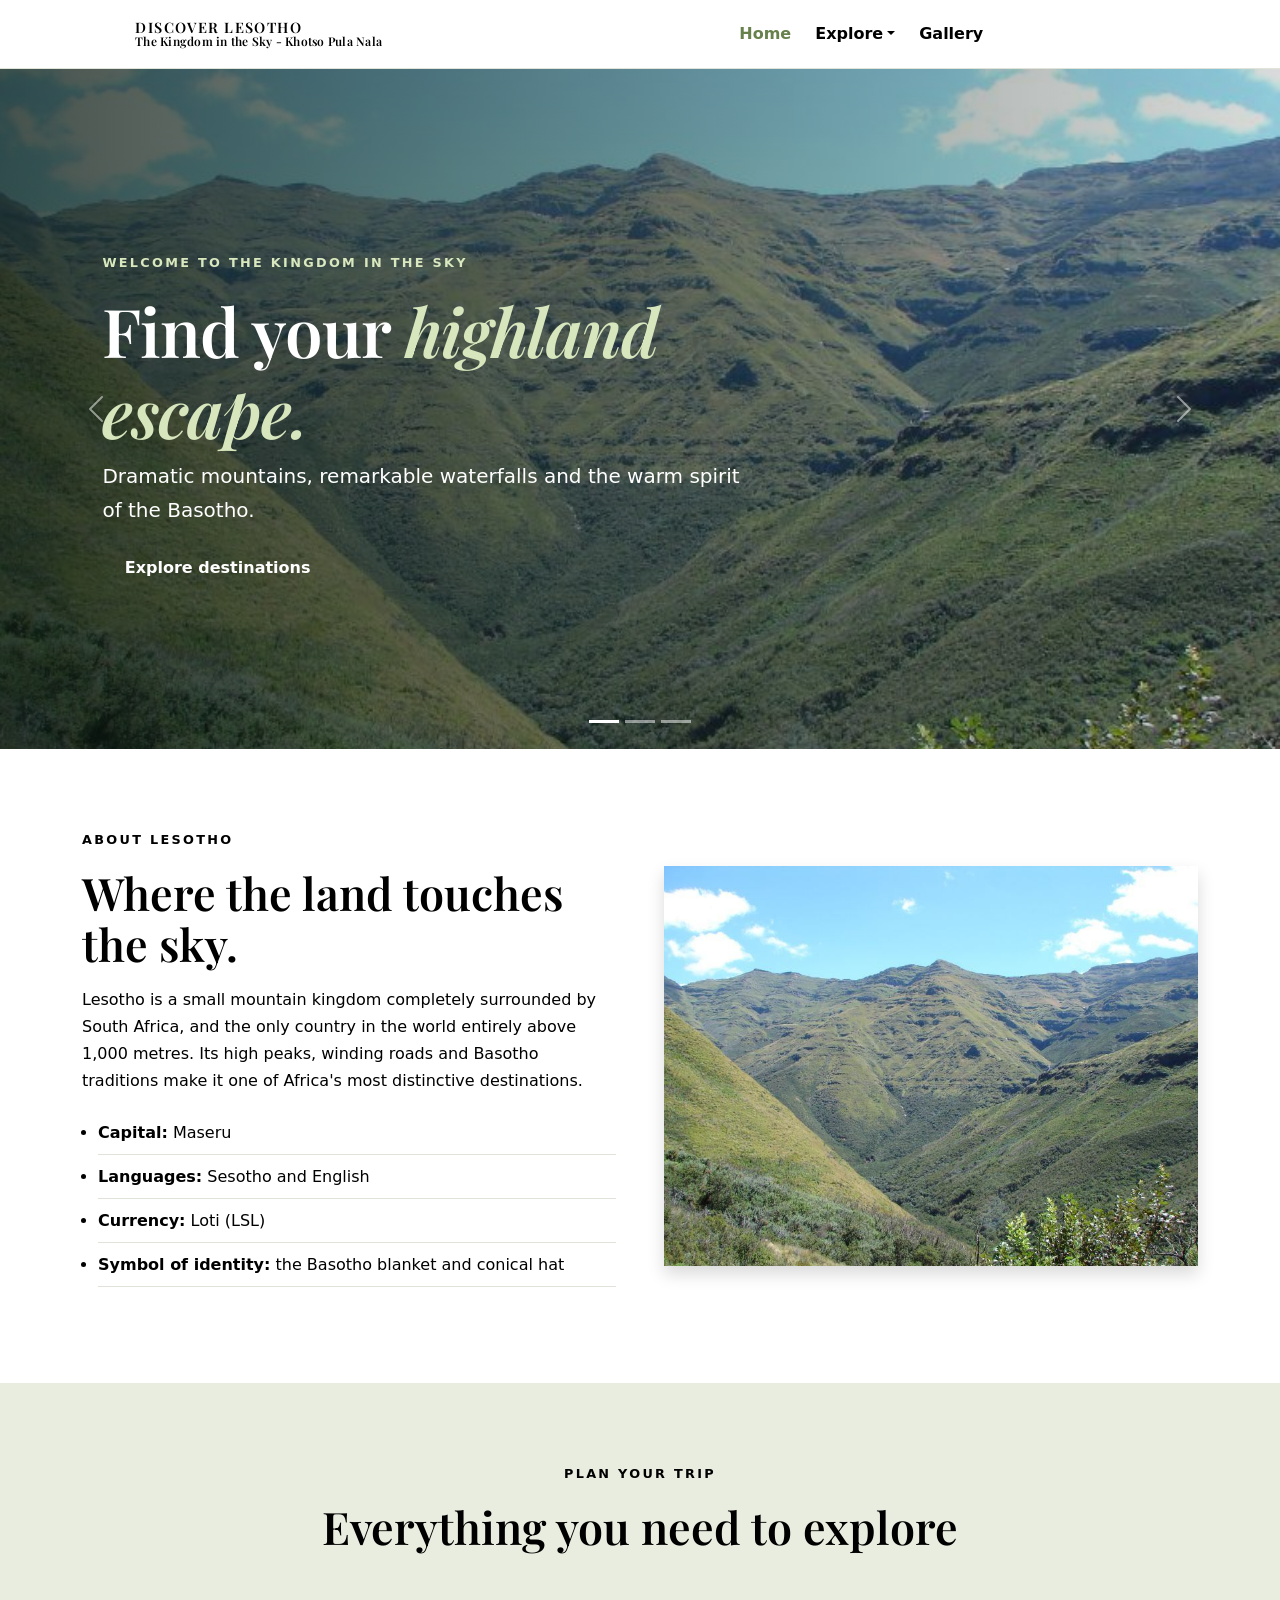
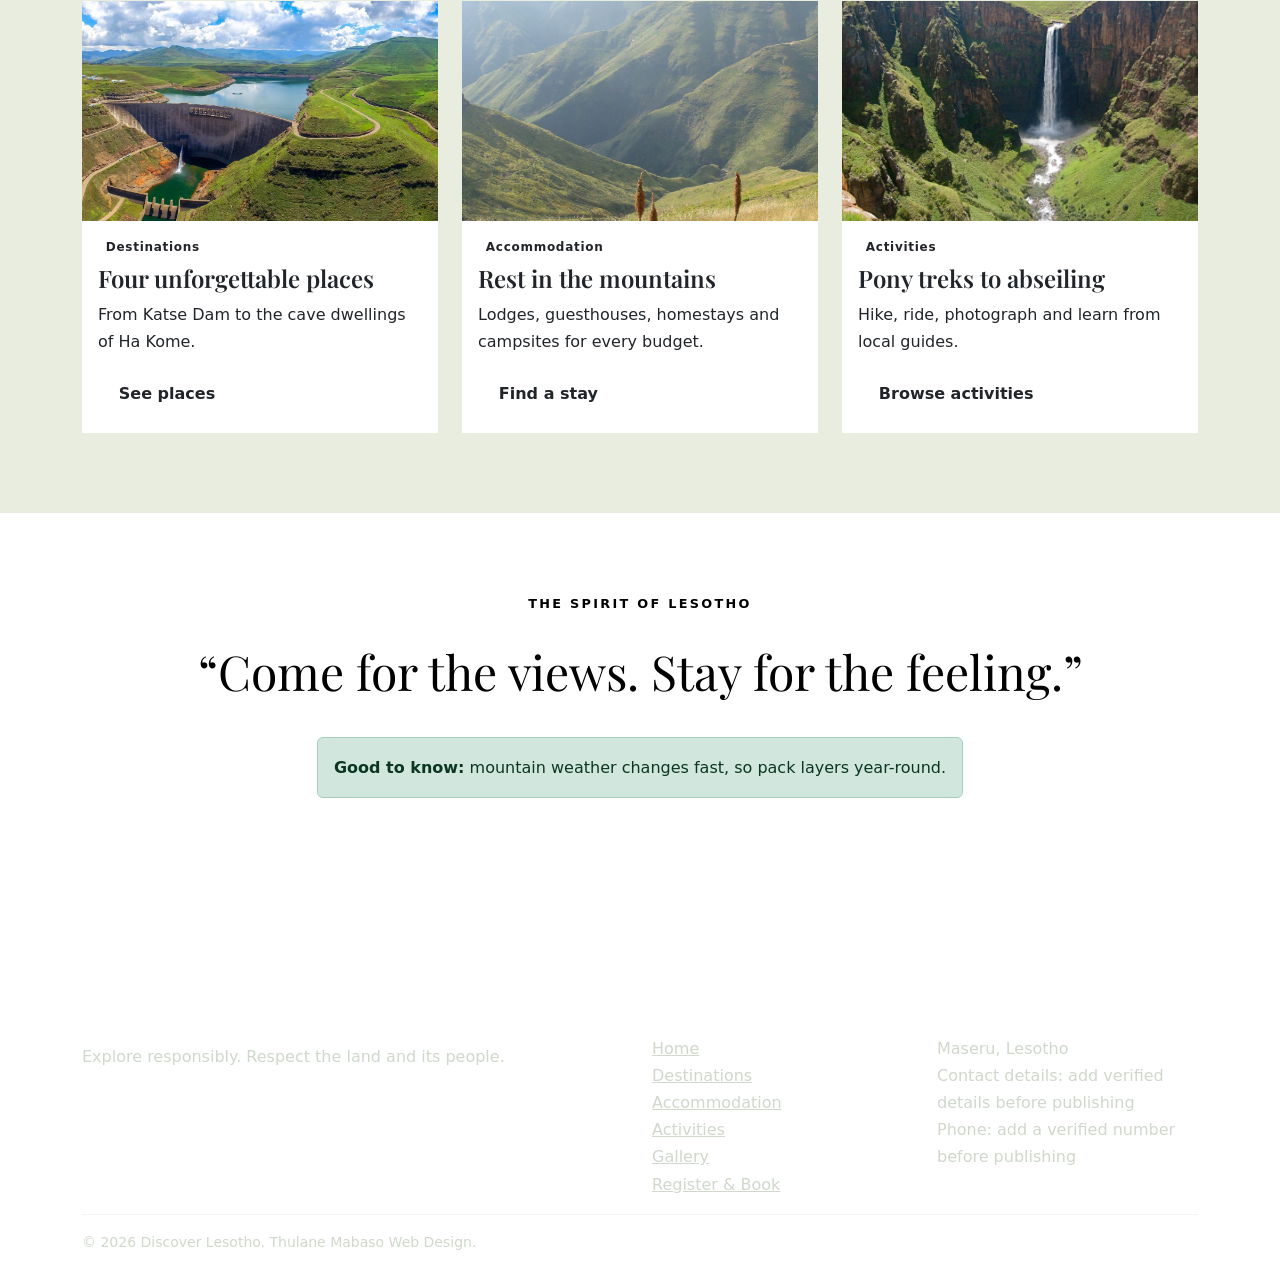
==== Thulane Mabaso.Individual Asssignment1/Thulane Mabaso.Individual Asssignment1/index.html @ 3f32f6f9 "Add files via upload" ====
<!DOCTYPE html>
<html lang="en">
<head>
<meta charset="UTF-8">
<meta name="viewport" content="width=device-width, initial-scale=1.0">
<meta name="description" content="Home - plan your trip to Lesotho, the Kingdom in the Sky.">
<title>Home | Discover Lesotho</title>
<link rel="preconnect" href="https://fonts.googleapis.com"><link rel="preconnect" href="https://fonts.gstatic.com" crossorigin>
<link href="https://fonts.googleapis.com/css2?family=DM+Sans:wght@400;500;700&family=Playfair+Display:ital,wght@0,500;0,600;0,700;1,500&display=swap" rel="stylesheet">
<link href="https://cdn.jsdelivr.net/npm/bootstrap@5.3.3/dist/css/bootstrap.min.css" rel="stylesheet">
<link href="css/style.css" rel="stylesheet">
</head>
<body>
<a class="skip-link" href="#main">Skip to main content</a>
<header><nav class="navbar navbar-expand-lg sticky-top" aria-label="Main navigation"><div class="container">
<a class="navbar-brand" href="index.html"><span class="brand-mark" aria-hidden="true">L</span><span class="brand-name">DISCOVER LESOTHO<small>The Kingdom in the Sky - Khotso Pula Nala</small></span></a>
<button class="navbar-toggler" type="button" data-bs-toggle="collapse" data-bs-target="#mainNav" aria-controls="mainNav" aria-expanded="false" aria-label="Toggle navigation"><span class="navbar-toggler-icon"></span></button>
<div class="collapse navbar-collapse" id="mainNav"><ul class="navbar-nav ms-auto align-items-lg-center gap-lg-2">
<li class="nav-item"><a class="nav-link active" href="index.html" aria-current="page">Home</a></li>
<li class="nav-item dropdown"><a class="nav-link dropdown-toggle" href="#" role="button" data-bs-toggle="dropdown" aria-expanded="false">Explore</a><ul class="dropdown-menu"><li><a class="dropdown-item" href="destinations.html">Destinations</a></li><li><a class="dropdown-item" href="accommodation.html">Accommodation</a></li><li><a class="dropdown-item" href="activities.html">Activities</a></li></ul></li>
<li class="nav-item"><a class="nav-link" href="gallery.html">Gallery</a></li>
<li class="nav-item ms-lg-2"><a class="btn btn-lesotho" href="contact.html">Register &amp; Book</a></li></ul></div></div></nav></header>
<main id="main">
<div id="heroCarousel" class="carousel slide carousel-fade" data-bs-ride="carousel" aria-label="Featured highlights"><div class="carousel-indicators"><button type="button" data-bs-target="#heroCarousel" data-bs-slide-to="0" class=active aria-current=true aria-label="Slide 1"></button><button type="button" data-bs-target="#heroCarousel" data-bs-slide-to="1" aria-label="Slide 2"></button><button type="button" data-bs-target="#heroCarousel" data-bs-slide-to="2" aria-label="Slide 3"></button></div><div class="carousel-inner"><div class="carousel-item active"><img src="images/mountain-landscape.jpg" alt="Green mountains and valleys in Lesotho" class="d-block w-100" ><div class="carousel-caption"><p class="eyebrow">WELCOME TO THE KINGDOM IN THE SKY</p><h1 class="display-4 fw-semibold" style="font-size:clamp(2.2rem,6vw,4.2rem)">Find your <em>highland escape.</em></h1><p class="fs-5 d-none d-sm-block">Dramatic mountains, remarkable waterfalls and the warm spirit of the Basotho.</p><a class="btn btn-lesotho" href="destinations.html">Explore destinations</a></div></div><div class="carousel-item"><img src="images/maletsunyane-falls.jpg" loading="lazy" alt="Maletsunyane Falls dropping into a deep gorge" class="d-block w-100" ><div class="carousel-caption"><p class="eyebrow">NATURAL WONDERS</p><h2 class="display-4 fw-semibold" style="font-size:clamp(2.2rem,6vw,4.2rem)">Chase the <em>wild.</em></h2><p class="fs-5 d-none d-sm-block">Stand at the edge of Maletsunyane Falls and feel the drop.</p><a class="btn btn-lesotho" href="destinations.html">Explore destinations</a></div></div><div class="carousel-item"><img src="images/kome-caves.jpg" loading="lazy" alt="Traditional cave dwellings at Ha Kome" class="d-block w-100" ><div class="carousel-caption"><p class="eyebrow">LIVING HERITAGE</p><h2 class="display-4 fw-semibold" style="font-size:clamp(2.2rem,6vw,4.2rem)">Stories in <em>every stone.</em></h2><p class="fs-5 d-none d-sm-block">Visit the cave dwellings of Ha Kome and listen to local stories.</p><a class="btn btn-lesotho" href="destinations.html">Explore destinations</a></div></div></div>
<button class="carousel-control-prev" type="button" data-bs-target="#heroCarousel" data-bs-slide="prev"><span class="carousel-control-prev-icon" aria-hidden="true"></span><span class="visually-hidden">Previous</span></button>
<button class="carousel-control-next" type="button" data-bs-target="#heroCarousel" data-bs-slide="next"><span class="carousel-control-next-icon" aria-hidden="true"></span><span class="visually-hidden">Next</span></button></div>
<section class="section" aria-labelledby="aboutH"><div class="container"><div class="row align-items-center g-5"><div class="col-lg-6"><p class="eyebrow">About Lesotho</p><h2 id="aboutH" class="mb-3">Where the land touches the sky.</h2>
<p class="text-muted-custom">Lesotho is a small mountain kingdom completely surrounded by South Africa, and the only country in the world entirely above 1,000 metres. Its high peaks, winding roads and Basotho traditions make it one of Africa's most distinctive destinations.</p>
<ul class="facts list-unstyled ps-3" style="list-style:disc !important"><li><strong>Capital:</strong> Maseru</li><li><strong>Languages:</strong> Sesotho and English</li><li><strong>Currency:</strong> Loti (LSL)</li><li><strong>Symbol of identity:</strong> the Basotho blanket and conical hat</li></ul></div>
<div class="col-lg-6"><img src="images/mountain-landscape.jpg" alt="Green mountains and valleys in Lesotho" class="img-fluid shadow" loading="lazy"></div></div></div></section>
<section class="section band" aria-labelledby="planH"><div class="container"><div class="text-center mb-5"><p class="eyebrow">Plan your trip</p><h2 id="planH">Everything you need to explore</h2></div><div class="row row-cols-1 row-cols-md-2 row-cols-xl-3 g-4"><div class="col"><div class="card"><img src="images/katse-dam.jpg" loading="lazy" alt="Katse Dam and reservoir among green mountains" class="card-img-top" ><div class="card-body d-flex flex-column"><span class="badge badge-lesotho align-self-start mb-2">Destinations</span><h3 class="card-title">Four unforgettable places</h3><p class="text-muted-custom">From Katse Dam to the cave dwellings of Ha Kome.</p><a href="destinations.html" class="btn btn-outline-lesotho mt-auto align-self-start">See places</a></div></div></div><div class="col"><div class="card"><img src="images/tsehlanyane-park.jpg" loading="lazy" alt="Mountain scenery at Ts'ehlanyane National Park" class="card-img-top" ><div class="card-body d-flex flex-column"><span class="badge badge-lesotho align-self-start mb-2">Accommodation</span><h3 class="card-title">Rest in the mountains</h3><p class="text-muted-custom">Lodges, guesthouses, homestays and campsites for every budget.</p><a href="accommodation.html" class="btn btn-outline-lesotho mt-auto align-self-start">Find a stay</a></div></div></div><div class="col"><div class="card"><img src="images/maletsunyane-falls.jpg" loading="lazy" alt="Maletsunyane Falls dropping into a deep gorge" class="card-img-top" ><div class="card-body d-flex flex-column"><span class="badge badge-lesotho align-self-start mb-2">Activities</span><h3 class="card-title">Pony treks to abseiling</h3><p class="text-muted-custom">Hike, ride, photograph and learn from local guides.</p><a href="activities.html" class="btn btn-outline-lesotho mt-auto align-self-start">Browse activities</a></div></div></div></div></div></section>
<section class="section text-center" aria-label="Quote"><div class="container"><p class="eyebrow">The spirit of Lesotho</p><blockquote class="quote mb-4">&ldquo;Come for the views. Stay for the feeling.&rdquo;</blockquote><div class="alert alert-success d-inline-block" role="alert"><strong>Good to know:</strong> mountain weather changes fast, so pack layers year-round.</div><div><a class="btn btn-lesotho mt-3" href="contact.html">Register your interest</a></div></div></section>
</main>
<footer class="footer"><div class="container"><div class="row gy-4"><div class="col-md-6"><p class="brand-name h4 text-white mb-2">DISCOVER LESOTHO</p><p>Explore responsibly. Respect the land and its people.</p></div>
<div class="col-6 col-md-3"><h2 class="h6 text-white">Pages</h2><ul class="list-unstyled mb-0"><li><a href="index.html">Home</a></li><li><a href="destinations.html">Destinations</a></li><li><a href="accommodation.html">Accommodation</a></li><li><a href="activities.html">Activities</a></li><li><a href="gallery.html">Gallery</a></li><li><a href="contact.html">Register & Book</a></li></ul></div>
<div class="col-6 col-md-3"><h2 class="h6 text-white">Contact</h2><ul class="list-unstyled mb-0"><li>Maseru, Lesotho</li><li>Contact details: add verified details before publishing</li><li>Phone: add a verified number before publishing</li></ul></div></div>
<hr><p class="small mb-0">&copy; 2026 Discover Lesotho. Thulane Mabaso Web Design.</p></div></footer>
<script src="https://cdn.jsdelivr.net/npm/bootstrap@5.3.3/dist/js/bootstrap.bundle.min.js"></script>
<script src="js/script.js"></script>
</body>
</html>
---- Thulane Mabaso.Individual Asssignment1/Thulane Mabaso.Individual Asssignment1/css/style.css ----
/ Discover Lesotho - custom styles layered on Bootstrap 5 /
:root {
  --green: #315b43;
  --green-dark: #22402f;
  --lime: #dce9c9;
  --cream: #f7f6f0;
  --ink: #17251d;
  --muted: #5d685f;
  --bs-body-font-family: 'DM Sans', Arial, sans-serif;
}

body { background: var(--cream); color: var(--ink); line-height: 1.7; }
h1, h2, h3, h4, h5, .brand-name { font-family: 'Playfair Display', Georgia, serif; font-weight: 600; line-height: 1.15; }
h1 { font-size: clamp(2.4rem, 6vw, 4.5rem); letter-spacing: -1px; }
h2 { font-size: clamp(1.9rem, 4vw, 2.8rem); }
.eyebrow { font-size: .8rem; letter-spacing: .18em; font-weight: 700; text-transform: uppercase; color: var(--green); }
.text-muted-custom { color: var(--muted); }
:focus-visible { outline: 3px solid #8fb36b; outline-offset: 2px; }
.skip-link { position: absolute; left: -999px; background: var(--green); color: #fff; padding: .6rem 1rem; z-index: 2000; }
.skip-link:focus { left: 0; top: 0; color: #fff; }

/* Navbar */
.navbar { background: var(--cream); border-bottom: 1px solid #dfe3da; }
.brand-mark { width: 42px; height: 42px; border-radius: 50%; background: var(--green); color: #fff; display: inline-grid; place-items: center; font-family: 'Playfair Display', serif; font-size: 1.4rem; }
.navbar-brand { display: flex; align-items: center; gap: .7rem; font-size: .9rem; letter-spacing: .1em; line-height: 1.2; }
.navbar-brand small { display: block; letter-spacing: .02em; color: var(--muted); font-size: .75rem; }
.navbar .nav-link { font-weight: 600; color: var(--ink); transition: color .2s; }
.navbar .nav-link:hover, .navbar .nav-link.active { color: #66814c; }
.dropdown-menu { border-radius: 0; border: 1px solid #dfe3da; }
.dropdown-item { transition: background .2s, padding-left .2s; }
.dropdown-item:hover, .dropdown-item.active { background: var(--lime); color: var(--ink); padding-left: 1.5rem; }
.btn-lesotho { background: var(--green); color: #fff; border: 0; border-radius: 0; padding: .8rem 1.4rem; font-weight: 700; transition: background .25s, transform .25s; }
.btn-lesotho:hover, .btn-lesotho:focus { background: var(--green-dark); color: #fff; transform: translateY(-2px); }
.btn-outline-lesotho { border: 2px solid var(--green); color: var(--green); border-radius: 0; font-weight: 700; padding: .7rem 1.3rem; transition: all .25s; }
.btn-outline-lesotho:hover { background: var(--green); color: #fff; }
.carousel-item img { height: min(680px, 80vh); min-height: 460px; object-fit: cover; }
.carousel-item::after, .page-banner::after { content: ""; position: absolute; inset: 0; background: linear-gradient(90deg, rgba(9,24,17,.75), rgba(9,24,17,.15)); }
.carousel-caption { z-index: 2; text-align: left; left: 8%; right: 8%; bottom: 20%; max-width: 640px; }
.carousel-caption .eyebrow, .page-banner .eyebrow { color: #d9e8bf; }
.carousel-caption em, .page-banner em { color: #d7e6bd; }
.page-banner { position: relative; height: 360px; overflow: hidden; color: #fff; }
.page-banner img { position: absolute; inset: 0; width: 100%; height: 100%; object-fit: cover; }
.page-banner .container { position: relative; z-index: 2; height: 100%; display: flex; flex-direction: column; justify-content: center; }
.page-banner::after { z-index: 1; }
.card { border: 0; border-radius: 0; background: #fff; transition: transform .3s, box-shadow .3s; height: 100%; }
.card:hover { transform: translateY(-6px); box-shadow: 0 16px 35px rgba(24,40,27,.14); }
.card-img-top { height: 220px; object-fit: cover; border-radius: 0; }
.card-title { font-size: 1.5rem; }
.badge-lesotho { background: var(--lime); color: var(--green-dark); font-weight: 700; border-radius: 0; letter-spacing: .06em; }
.tip { border-left: 3px solid var(--green); padding-left: .8rem; font-size: .95rem; color: var(--muted); }

/* Sections */
.section { padding: 5rem 0; }
.band { background: #e9eddf; }
.facts li { padding: .5rem 0; border-bottom: 1px solid #dfe3da; }
.facts li::marker { color: var(--green); }
.table thead { background: var(--green); color: #fff; }
.table > :not(caption) > * > * { padding: .9rem; }
.table-hover tbody tr { transition: background .2s; }

/* Accordion */
.accordion-item { border-radius: 0 !important; border-color: #dfe3da; }
.accordion-button { font-family: 'Playfair Display', serif; font-size: 1.25rem; background: #fff; }
.accordion-button:not(.collapsed) { background: var(--lime); color: var(--ink); box-shadow: none; }

/* Gallery */
.gallery-btn { display: block; width: 100%; padding: 0; border: 0; background: none; position: relative; overflow: hidden; }
.gallery-btn img { width: 100%; height: 260px; object-fit: cover; transition: transform .4s; }
.gallery-btn:hover img { transform: scale(1.06); }
.gallery-btn span { position: absolute; left: 0; right: 0; bottom: 0; padding: 1.5rem 1rem .8rem; color: #fff; text-align: left; font-family: 'Playfair Display', serif; font-size: 1.15rem; background: linear-gradient(transparent, rgba(7,20,12,.8)); }
#gImg { max-height: 65vh; object-fit: contain; width: 100%; background: #000; }
.thumb { width: 70px; height: 50px; object-fit: cover; opacity: .55; cursor: pointer; border: 2px solid transparent; transition: opacity .2s; }
.thumb:hover, .thumb.on { opacity: 1; border-color: var(--lime); }

/* Forms */
.form-card { background: #fff; padding: 2rem; box-shadow: 0 12px 35px rgba(24,40,27,.07); }
.form-label { font-weight: 700; font-size: .9rem; }
.form-control, .form-select { border-radius: 0; padding: .7rem .8rem; }
.form-control:focus, .form-select:focus { border-color: var(--green); box-shadow: 0 0 0 .2rem rgba(49,91,67,.2); }

/* Footer */
.footer { background: var(--ink); color: #cfd8cb; padding: 3rem 0 1.5rem; }
.footer a { color: #cfd8cb; transition: color .2s; }
.footer a:hover { color: var(--lime); }
.quote { font-family: 'Playfair Display', serif; font-size: clamp(1.8rem, 4vw, 3rem); }

@media (max-width: 575.98px) { .section { padding: 3.5rem 0; } .carousel-caption { bottom: 12%; } .page-banner { height: 300px; } }


/* Refinements added for the revised submission */
html { scroll-behavior: smooth; scroll-padding-top: 5rem; }
img { max-width: 100%; }
.navbar { position: sticky; top: 0; z-index: 1030; }
.card:focus-within, .gallery-btn:focus-visible { outline: 3px solid #8fb36b; outline-offset: 3px; }
.form-card { border-top: 4px solid var(--green); }
.invalid-feedback { font-size: .82rem; }
.gallery-btn:focus-visible { z-index: 2; }
@media (prefers-reduced-motion: reduce) { *, *::before, *::after { scroll-behavior: auto !important; animation-duration: .01ms !important; animation-iteration-count: 1 !important; transition-duration: .01ms !important; } }
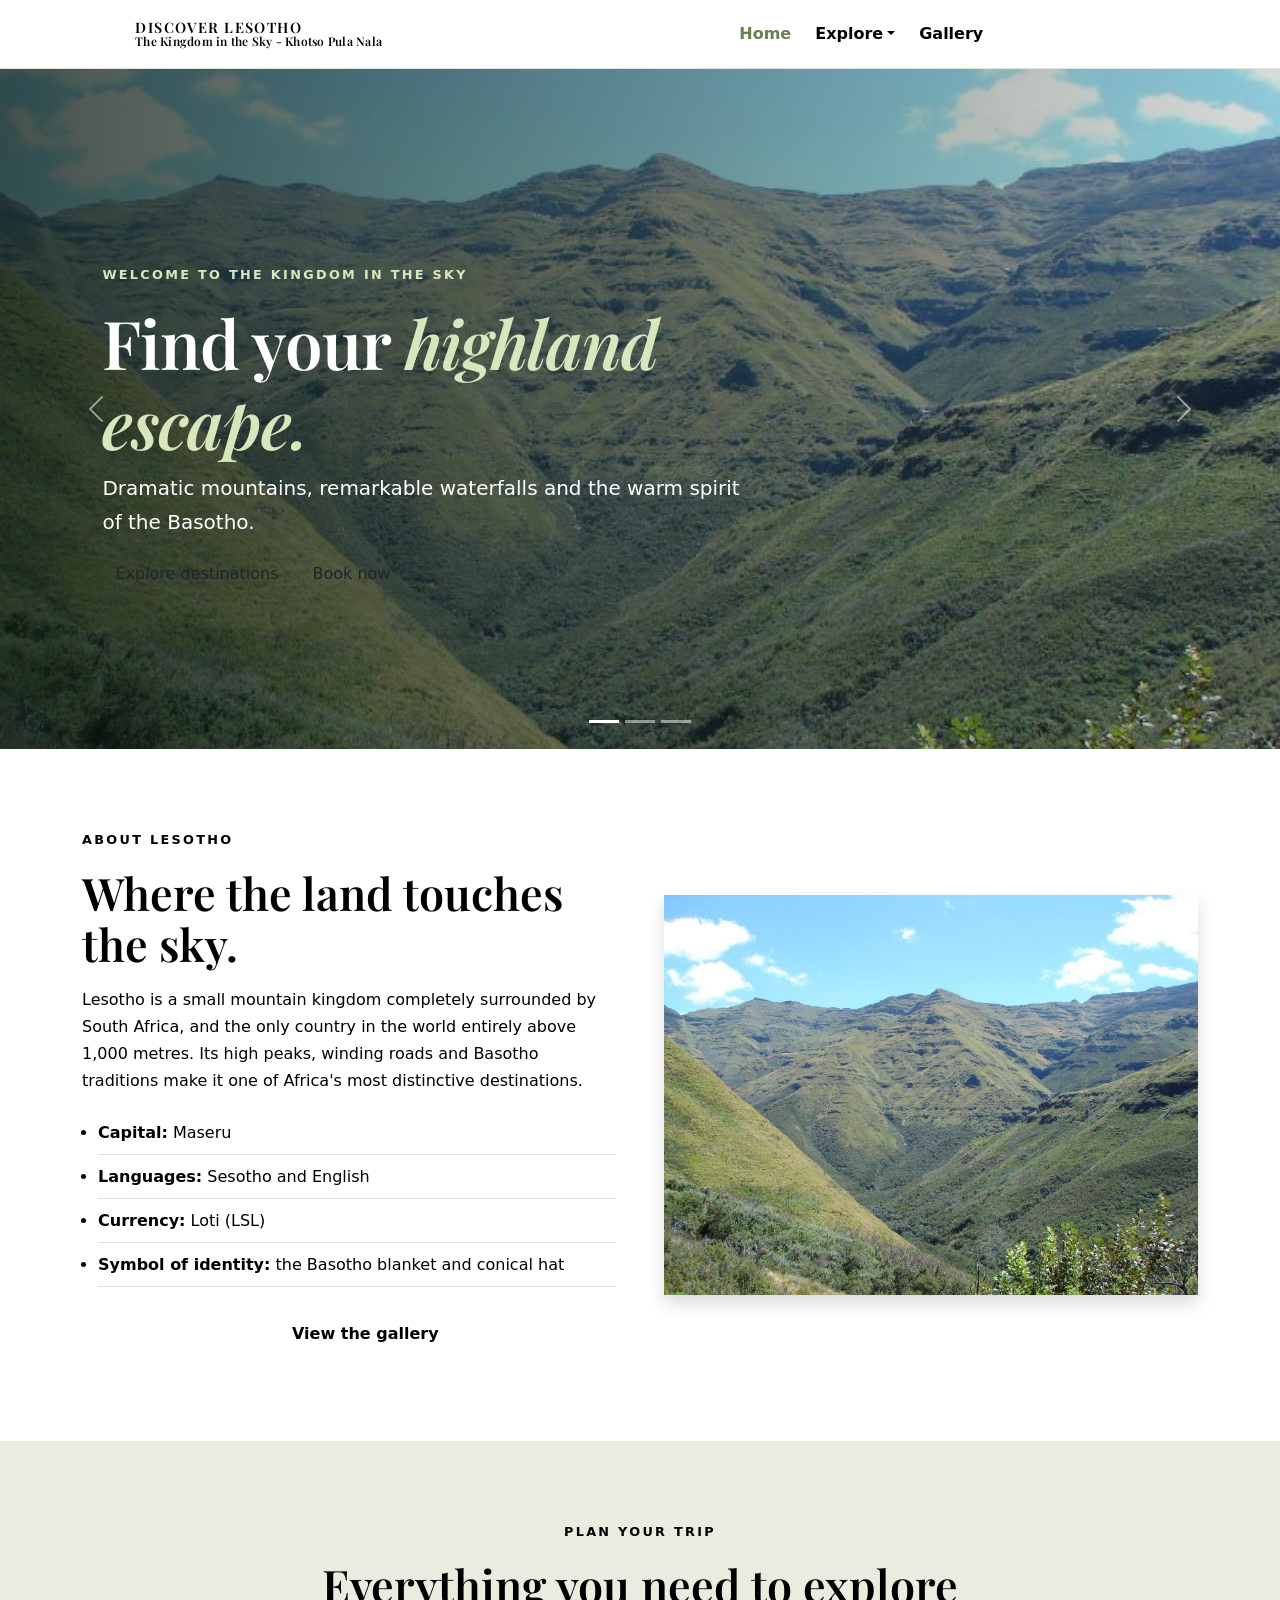
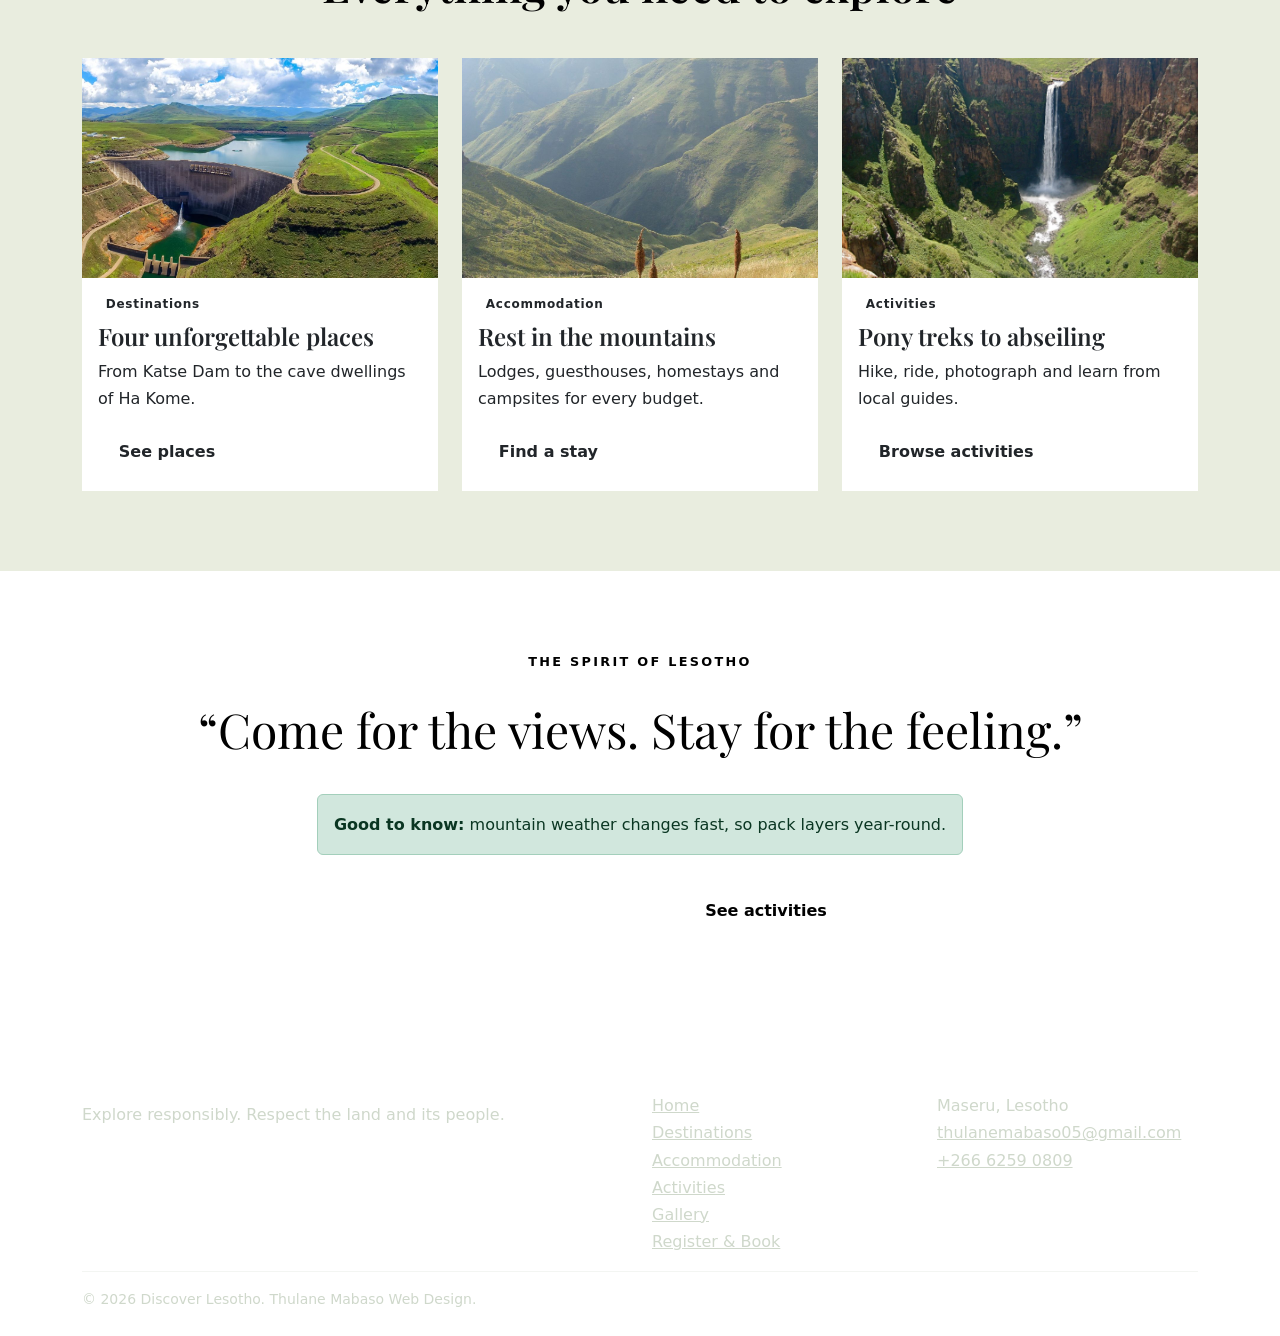
==== commit 48e5a183: "Refactor index.html for improved layout and content Updated HTML structure and content for the homep" ====
--- a/Thulane Mabaso.Individual Asssignment1/Thulane Mabaso.Individual Asssignment1/index.html
+++ b/Thulane Mabaso.Individual Asssignment1/Thulane Mabaso.Individual Asssignment1/index.html
@@ -6,7 +6,7 @@
 <meta name="description" content="Home - plan your trip to Lesotho, the Kingdom in the Sky.">
 <title>Home | Discover Lesotho</title>
 <link rel="preconnect" href="https://fonts.googleapis.com"><link rel="preconnect" href="https://fonts.gstatic.com" crossorigin>
-<link href="https://fonts.googleapis.com/css2?family=DM+Sans:wght@400;500;700&family=Playfair+Display:ital,wght@0,500;0,600;0,700;1,500&display=swap" rel="stylesheet">
+<link href="https://fonts.googleapis.com/css2?family=DM+Sans:wght@400;500;700&amp;family=Playfair+Display:ital,wght@0,500;0,600;0,700;1,500&amp;display=swap" rel="stylesheet">
 <link href="https://cdn.jsdelivr.net/npm/bootstrap@5.3.3/dist/css/bootstrap.min.css" rel="stylesheet">
 <link href="css/style.css" rel="stylesheet">
 </head>
@@ -21,19 +21,19 @@
 <li class="nav-item"><a class="nav-link" href="gallery.html">Gallery</a></li>
 <li class="nav-item ms-lg-2"><a class="btn btn-lesotho" href="contact.html">Register &amp; Book</a></li></ul></div></div></nav></header>
 <main id="main">
-<div id="heroCarousel" class="carousel slide carousel-fade" data-bs-ride="carousel" aria-label="Featured highlights"><div class="carousel-indicators"><button type="button" data-bs-target="#heroCarousel" data-bs-slide-to="0" class=active aria-current=true aria-label="Slide 1"></button><button type="button" data-bs-target="#heroCarousel" data-bs-slide-to="1" aria-label="Slide 2"></button><button type="button" data-bs-target="#heroCarousel" data-bs-slide-to="2" aria-label="Slide 3"></button></div><div class="carousel-inner"><div class="carousel-item active"><img src="images/mountain-landscape.jpg" alt="Green mountains and valleys in Lesotho" class="d-block w-100" ><div class="carousel-caption"><p class="eyebrow">WELCOME TO THE KINGDOM IN THE SKY</p><h1 class="display-4 fw-semibold" style="font-size:clamp(2.2rem,6vw,4.2rem)">Find your <em>highland escape.</em></h1><p class="fs-5 d-none d-sm-block">Dramatic mountains, remarkable waterfalls and the warm spirit of the Basotho.</p><a class="btn btn-lesotho" href="destinations.html">Explore destinations</a></div></div><div class="carousel-item"><img src="images/maletsunyane-falls.jpg" loading="lazy" alt="Maletsunyane Falls dropping into a deep gorge" class="d-block w-100" ><div class="carousel-caption"><p class="eyebrow">NATURAL WONDERS</p><h2 class="display-4 fw-semibold" style="font-size:clamp(2.2rem,6vw,4.2rem)">Chase the <em>wild.</em></h2><p class="fs-5 d-none d-sm-block">Stand at the edge of Maletsunyane Falls and feel the drop.</p><a class="btn btn-lesotho" href="destinations.html">Explore destinations</a></div></div><div class="carousel-item"><img src="images/kome-caves.jpg" loading="lazy" alt="Traditional cave dwellings at Ha Kome" class="d-block w-100" ><div class="carousel-caption"><p class="eyebrow">LIVING HERITAGE</p><h2 class="display-4 fw-semibold" style="font-size:clamp(2.2rem,6vw,4.2rem)">Stories in <em>every stone.</em></h2><p class="fs-5 d-none d-sm-block">Visit the cave dwellings of Ha Kome and listen to local stories.</p><a class="btn btn-lesotho" href="destinations.html">Explore destinations</a></div></div></div>
+<div id="heroCarousel" class="carousel slide carousel-fade" data-bs-ride="carousel" aria-label="Featured highlights"><div class="carousel-indicators"><button type="button" data-bs-target="#heroCarousel" data-bs-slide-to="0" class="active" aria-current="true" aria-label="Slide 1"></button><button type="button" data-bs-target="#heroCarousel" data-bs-slide-to="1" aria-label="Slide 2"></button><button type="button" data-bs-target="#heroCarousel" data-bs-slide-to="2" aria-label="Slide 3"></button></div><div class="carousel-inner"><div class="carousel-item active"><img src="images/mountain-landscape.jpg" alt="Green mountains and valleys in Lesotho" class="d-block w-100"><div class="carousel-caption"><p class="eyebrow">WELCOME TO THE KINGDOM IN THE SKY</p><h1 class="display-4 fw-semibold" style="font-size:clamp(2.2rem,6vw,4.2rem)">Find your <em>highland escape.</em></h1><p class="fs-5 d-none d-sm-block">Dramatic mountains, remarkable waterfalls and the warm spirit of the Basotho.</p><div class="d-flex flex-wrap gap-2"><a class="btn btn-accent" href="destinations.html">Explore destinations</a><a class="btn btn-ghost-light" href="contact.html">Book now</a></div></div></div><div class="carousel-item"><img src="images/maletsunyane-falls.jpg" loading="lazy" alt="Maletsunyane Falls dropping into a deep gorge" class="d-block w-100"><div class="carousel-caption"><p class="eyebrow">NATURAL WONDERS</p><h2 class="display-4 fw-semibold" style="font-size:clamp(2.2rem,6vw,4.2rem)">Chase the <em>wild.</em></h2><p class="fs-5 d-none d-sm-block">Stand at the edge of Maletsunyane Falls and feel the drop.</p><div class="d-flex flex-wrap gap-2"><a class="btn btn-accent" href="destinations.html">Explore destinations</a><a class="btn btn-ghost-light" href="contact.html">Book now</a></div></div></div><div class="carousel-item"><img src="images/kome-caves.jpg" loading="lazy" alt="Traditional cave dwellings at Ha Kome" class="d-block w-100"><div class="carousel-caption"><p class="eyebrow">LIVING HERITAGE</p><h2 class="display-4 fw-semibold" style="font-size:clamp(2.2rem,6vw,4.2rem)">Stories in <em>every stone.</em></h2><p class="fs-5 d-none d-sm-block">Visit the cave dwellings of Ha Kome and listen to local stories.</p><div class="d-flex flex-wrap gap-2"><a class="btn btn-accent" href="destinations.html">Explore destinations</a><a class="btn btn-ghost-light" href="contact.html">Book now</a></div></div></div></div>
 <button class="carousel-control-prev" type="button" data-bs-target="#heroCarousel" data-bs-slide="prev"><span class="carousel-control-prev-icon" aria-hidden="true"></span><span class="visually-hidden">Previous</span></button>
 <button class="carousel-control-next" type="button" data-bs-target="#heroCarousel" data-bs-slide="next"><span class="carousel-control-next-icon" aria-hidden="true"></span><span class="visually-hidden">Next</span></button></div>
-<section class="section" aria-labelledby="aboutH"><div class="container"><div class="row align-items-center g-5"><div class="col-lg-6"><p class="eyebrow">About Lesotho</p><h2 id="aboutH" class="mb-3">Where the land touches the sky.</h2>
+<section class="section" aria-labelledby="aboutH"><div class="container"><div class="row align-items-center gy-5 gx-lg-5"><div class="col-lg-6"><p class="eyebrow">About Lesotho</p><h2 id="aboutH" class="mb-3">Where the land touches the sky.</h2>
 <p class="text-muted-custom">Lesotho is a small mountain kingdom completely surrounded by South Africa, and the only country in the world entirely above 1,000 metres. Its high peaks, winding roads and Basotho traditions make it one of Africa's most distinctive destinations.</p>
-<ul class="facts list-unstyled ps-3" style="list-style:disc !important"><li><strong>Capital:</strong> Maseru</li><li><strong>Languages:</strong> Sesotho and English</li><li><strong>Currency:</strong> Loti (LSL)</li><li><strong>Symbol of identity:</strong> the Basotho blanket and conical hat</li></ul></div>
+<ul class="facts list-unstyled ps-3" style="list-style:disc !important"><li><strong>Capital:</strong> Maseru</li><li><strong>Languages:</strong> Sesotho and English</li><li><strong>Currency:</strong> Loti (LSL)</li><li><strong>Symbol of identity:</strong> the Basotho blanket and conical hat</li></ul><div class="d-flex flex-wrap gap-2 mt-4"><a class="btn btn-lesotho" href="destinations.html">Start exploring</a><a class="btn btn-outline-lesotho" href="gallery.html">View the gallery</a></div></div>
 <div class="col-lg-6"><img src="images/mountain-landscape.jpg" alt="Green mountains and valleys in Lesotho" class="img-fluid shadow" loading="lazy"></div></div></div></section>
-<section class="section band" aria-labelledby="planH"><div class="container"><div class="text-center mb-5"><p class="eyebrow">Plan your trip</p><h2 id="planH">Everything you need to explore</h2></div><div class="row row-cols-1 row-cols-md-2 row-cols-xl-3 g-4"><div class="col"><div class="card"><img src="images/katse-dam.jpg" loading="lazy" alt="Katse Dam and reservoir among green mountains" class="card-img-top" ><div class="card-body d-flex flex-column"><span class="badge badge-lesotho align-self-start mb-2">Destinations</span><h3 class="card-title">Four unforgettable places</h3><p class="text-muted-custom">From Katse Dam to the cave dwellings of Ha Kome.</p><a href="destinations.html" class="btn btn-outline-lesotho mt-auto align-self-start">See places</a></div></div></div><div class="col"><div class="card"><img src="images/tsehlanyane-park.jpg" loading="lazy" alt="Mountain scenery at Ts'ehlanyane National Park" class="card-img-top" ><div class="card-body d-flex flex-column"><span class="badge badge-lesotho align-self-start mb-2">Accommodation</span><h3 class="card-title">Rest in the mountains</h3><p class="text-muted-custom">Lodges, guesthouses, homestays and campsites for every budget.</p><a href="accommodation.html" class="btn btn-outline-lesotho mt-auto align-self-start">Find a stay</a></div></div></div><div class="col"><div class="card"><img src="images/maletsunyane-falls.jpg" loading="lazy" alt="Maletsunyane Falls dropping into a deep gorge" class="card-img-top" ><div class="card-body d-flex flex-column"><span class="badge badge-lesotho align-self-start mb-2">Activities</span><h3 class="card-title">Pony treks to abseiling</h3><p class="text-muted-custom">Hike, ride, photograph and learn from local guides.</p><a href="activities.html" class="btn btn-outline-lesotho mt-auto align-self-start">Browse activities</a></div></div></div></div></div></section>
-<section class="section text-center" aria-label="Quote"><div class="container"><p class="eyebrow">The spirit of Lesotho</p><blockquote class="quote mb-4">&ldquo;Come for the views. Stay for the feeling.&rdquo;</blockquote><div class="alert alert-success d-inline-block" role="alert"><strong>Good to know:</strong> mountain weather changes fast, so pack layers year-round.</div><div><a class="btn btn-lesotho mt-3" href="contact.html">Register your interest</a></div></div></section>
+<section class="section band" aria-labelledby="planH"><div class="container"><div class="text-center mb-5"><p class="eyebrow">Plan your trip</p><h2 id="planH">Everything you need to explore</h2></div><div class="row row-cols-1 row-cols-md-2 row-cols-xl-3 g-4"><div class="col"><div class="card"><img src="images/katse-dam.jpg" loading="lazy" alt="Katse Dam and reservoir among green mountains" class="card-img-top"><div class="card-body d-flex flex-column"><span class="badge badge-lesotho align-self-start mb-2">Destinations</span><h3 class="card-title">Four unforgettable places</h3><p class="text-muted-custom">From Katse Dam to the cave dwellings of Ha Kome.</p><a href="destinations.html" class="btn btn-outline-lesotho mt-auto align-self-start">See places</a></div></div></div><div class="col"><div class="card"><img src="images/tsehlanyane-park.jpg" loading="lazy" alt="Mountain scenery at Ts'ehlanyane National Park" class="card-img-top"><div class="card-body d-flex flex-column"><span class="badge badge-lesotho align-self-start mb-2">Accommodation</span><h3 class="card-title">Rest in the mountains</h3><p class="text-muted-custom">Lodges, guesthouses, homestays and campsites for every budget.</p><a href="accommodation.html" class="btn btn-outline-lesotho mt-auto align-self-start">Find a stay</a></div></div></div><div class="col"><div class="card"><img src="images/maletsunyane-falls.jpg" loading="lazy" alt="Maletsunyane Falls dropping into a deep gorge" class="card-img-top"><div class="card-body d-flex flex-column"><span class="badge badge-lesotho align-self-start mb-2">Activities</span><h3 class="card-title">Pony treks to abseiling</h3><p class="text-muted-custom">Hike, ride, photograph and learn from local guides.</p><a href="activities.html" class="btn btn-outline-lesotho mt-auto align-self-start">Browse activities</a></div></div></div></div></div></section>
+<section class="section text-center" aria-label="Quote"><div class="container"><p class="eyebrow">The spirit of Lesotho</p><blockquote class="quote mb-4">&ldquo;Come for the views. Stay for the feeling.&rdquo;</blockquote><div class="alert alert-success d-inline-block" role="alert"><strong>Good to know:</strong> mountain weather changes fast, so pack layers year-round.</div><div class="d-flex flex-wrap gap-2 justify-content-center mt-3"><a class="btn btn-lesotho" href="contact.html">Register your interest</a><a class="btn btn-outline-lesotho" href="activities.html">See activities</a></div></div></section>
 </main>
 <footer class="footer"><div class="container"><div class="row gy-4"><div class="col-md-6"><p class="brand-name h4 text-white mb-2">DISCOVER LESOTHO</p><p>Explore responsibly. Respect the land and its people.</p></div>
-<div class="col-6 col-md-3"><h2 class="h6 text-white">Pages</h2><ul class="list-unstyled mb-0"><li><a href="index.html">Home</a></li><li><a href="destinations.html">Destinations</a></li><li><a href="accommodation.html">Accommodation</a></li><li><a href="activities.html">Activities</a></li><li><a href="gallery.html">Gallery</a></li><li><a href="contact.html">Register & Book</a></li></ul></div>
-<div class="col-6 col-md-3"><h2 class="h6 text-white">Contact</h2><ul class="list-unstyled mb-0"><li>Maseru, Lesotho</li><li>Contact details: add verified details before publishing</li><li>Phone: add a verified number before publishing</li></ul></div></div>
+<div class="col-6 col-md-3"><h2 class="h6 text-white">Pages</h2><ul class="list-unstyled mb-0"><li><a href="index.html">Home</a></li><li><a href="destinations.html">Destinations</a></li><li><a href="accommodation.html">Accommodation</a></li><li><a href="activities.html">Activities</a></li><li><a href="gallery.html">Gallery</a></li><li><a href="contact.html">Register &amp; Book</a></li></ul></div>
+<div class="col-6 col-md-3"><h2 class="h6 text-white">Contact</h2><ul class="list-unstyled mb-0"><li>Maseru, Lesotho</li><li><a href="mailto:thulanemabaso05@gmail.com">thulanemabaso05@gmail.com</a></li><li><a href="tel:+26662590809">+266 6259 0809</a></li></ul></div></div>
 <hr><p class="small mb-0">&copy; 2026 Discover Lesotho. Thulane Mabaso Web Design.</p></div></footer>
 <script src="https://cdn.jsdelivr.net/npm/bootstrap@5.3.3/dist/js/bootstrap.bundle.min.js"></script>
 <script src="js/script.js"></script>
